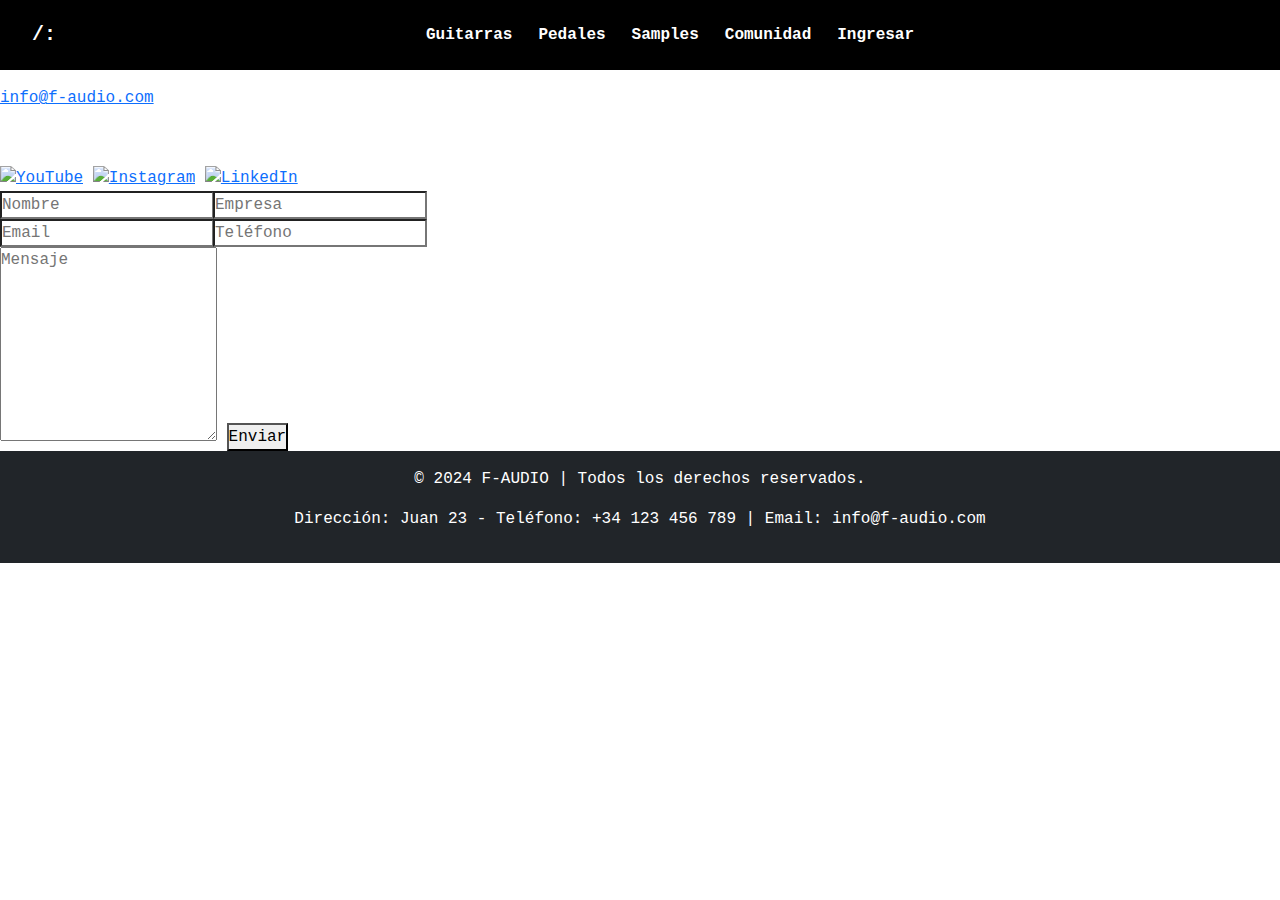
==== Pagina/login.html @ 1f30cf73 "actualizando archivos" ====
<!DOCTYPE html>
<html lang="es">
<head>
    <meta charset="UTF-8">
    <meta name="viewport" content="width=device-width, initial-scale=1.0">

    <link href="https://cdn.jsdelivr.net/npm/bootstrap@5.3.3/dist/css/bootstrap.min.css" rel="stylesheet" integrity="sha384-QWTKZyjpPEjISv5WaRU9OFeRpok6YctnYmDr5pNlyT2bRjXh0JMhjY6hW+ALEwIH" crossorigin="anonymous">
    
    <link rel="stylesheet" href="style.css">
    <title>Ingresar</title>
</head>
<body>


  <!DOCTYPE html>
<html lang="es">
<head>
    <meta charset="UTF-8">
    <meta name="viewport" content="width=device-width, initial-scale=1.0">
    <title>Antonella</title>


    <link href="https://cdn.jsdelivr.net/npm/bootstrap@5.3.3/dist/css/bootstrap.min.css" rel="stylesheet" integrity="sha384-QWTKZyjpPEjISv5WaRU9OFeRpok6YctnYmDr5pNlyT2bRjXh0JMhjY6hW+ALEwIH" crossorigin="anonymous">
    
    <link rel="stylesheet" href="../style.css">
</head>


<body>
    <!-- Navegación -->

    <nav class="navbar navbar-expand-lg navbar-custom fixed-top">
      <div class="container-fluid">

      <!-- Botón izquierdo -->         
      <a class="navbar-brand" href="../index.html">/:</a>
      
      <!-- Botón hamburguesa -->      
      <button class="navbar-toggler" type="button" data-bs-toggle="collapse" data-bs-target="#navbarNavAltMarkup" aria-controls="navbarNavAltMarkup" aria-expanded="false" aria-label="Toggle navigation">
        <span class="navbar-toggler-icon"></span>
                  
      </button>




      <!-- Menú  -->
                  <div class="collapse navbar-collapse" id="navbarNavAltMarkup">
                    <div class="navbar-nav mx-auto">
                      <a class="nav-link" href="seccion-guitarras.html">Guitarras</a>
                      <a class="nav-link" href="seccion-pedales.html">Pedales</a>
                      <a class="nav-link" href="seccion-samples.html">Samples</a>
                      <a class="nav-link" href="seccion-comunidad.html">Comunidad</a>
                      <a class="nav-link" href="login.html">Ingresar</a>
      
      </div>   
      </div>
    </div>
      </div>

</nav>






<section class="contact-section">
  <div class="contact-container">
  <div class="contact-info">
  <h2>¿Conectamos?</h2>
  <p>Dirección Juan 23 - caba</p>
  <p><a href="mail.com">info@f-audio.com</a></p>
          <p>665 640 170</p>
  <div class="social-icons">
  <a href="#"><img src="youtube-icon.png" alt="YouTube"></a>
  <a href="#"><img src="instagram-icon.png" alt="Instagram"></a>
  <a href="#"><img src="linkedin-icon.png" alt="LinkedIn"></a>
          
  </div>

  </div>


  <!-- Formulario -->
        
  <form class="contact-form">

  <div class="input-group">

  <input type="text" name="nombre" placeholder="Nombre" required>

  <input type="text" name="empresa" placeholder="Empresa">

  </div>
          

  <div class="input-group">
  <input type="email" name="email" placeholder="Email" required>

  <input type="tel" name="telefono" placeholder="Teléfono">

  </div>

  <textarea name="mensaje" rows="8" placeholder="Mensaje" required></textarea>
          
      
  <button type="submit">Enviar</button>
        
</form>
  </form>
      
</div>
  </div>
    
</section>



<!-- Footer/  FALTA MEJORARLO !! -->
<footer class="bg-dark text-white text-center py-3">
  <div class="container4">
      <p class="parrafo-footer">© 2024 F-AUDIO | Todos los derechos reservados.</p>
      <p class="parrafo-footer">Dirección: Juan 23 - Teléfono: +34 123 456 789 | Email: info@f-audio.com</p>
  </div>
</footer>



<script src="https://cdn.jsdelivr.net/npm/bootstrap@5.3.3/dist/js/bootstrap.bundle.min.js" integrity="sha384-YvpcrYf0tY3lHB60NNkmXc5s9fDVZLESaAA55NDzOxhy9GkcIdslK1eN7N6jIeHz" crossorigin="anonymous"></script>

</body>
</html>
---- style.css ----
/* --------------------------------------Reset de márgenes y padding */
* {
  margin: 0;
  padding: 0;
}

body {
  font-family: 'Courier New', Courier, monospace;
  color: white;
}





/*----------------------------------------- Estilos de la barra de navegación */

.navbar-custom {
  background-color: black;
  padding: 10px 10px;
  position: fixed;
}

.navbar-brand {
  color: #fff;
  padding: 10px 10px;
  border-radius: 5px;
  font-weight: bold;
}

.nav-link {
  color: #ffffff;
  padding: 10px 15px;
  border-radius: 10px;
  font-weight: bold;
  text-decoration: none;
  margin: 0 5px;
}

.navbar-brand:hover {
  background-color: white;
  width: 50px;
}


.nav-link:hover {
  color:chartreuse;
  text-decoration: underline;
}



/* ------------------------------ Texto fijo a la izquierda y Botón a la derecha */
.btn {
  position: fixed; /* Fija el párrafo en la pantalla */
  right: 20px; 
  top: 70%; 
  font-size: 18px;
  padding: 20px;
  color: white;
  text-decoration: none;
  font-weight: bold;
  transition: background-color 0.3s, color 0.3s;
}

.btn:hover {
  background-color: rgb(45, 156, 69);
  color:white;
  opacity: 50;
}

.texto-fijo{
  position: fixed;
  left: 20px; 
  top: 50%;
  font-size: 20px; 
  color: white;
  padding: 10px; 
}



/* -------------------------------------- Sección Foto PRINCIPAL de la pagina */

.fondo1 {
  height: 100vh;
  background-image: url(Imagenes/tubes2.jpg);
  background-size: cover;
  background-position: center;
  display: flex;
  align-items: center;
  justify-content: center;
  text-align: center;
  position: relative;
}

.fondo1::before {
  content: '';
  position: absolute;
  top: 0;
  left: 0;
  width: 100%;
  height: 100%;
  background: rgba(0, 0, 0, 0.5); 
  z-index: 1;
}

.fondo1-contenedor {
  position: relative;
  z-index: 2;
  max-width: 600px;
  padding: 20px;
}

.fondo1-contenedor h1 {
  font-size: 48px;
  font-weight: bold;
  margin-bottom: 10px;
}

.h.fondo1-contenedor p {
  font-size: 18px;
  margin-bottom: 20px;

}



/*-------------------------- video Youtube */

.video-index {
  display: flex;
  justify-content: center;
  align-items: center;
  width: 100%;
  height: 100vh;
}

.video-index iframe {
  width: 100%;
  height: 100%;
  border: none;
  max-width: 100%; 
  max-height: 100%;
}

/* Media Query*/
@media (max-width: 768px) {
  .video-index iframe {
    width: 100%;
    height: auto;
  }
}





/* -------------------------------- seccion de 3 fotos */

.section {
  height: 100vh;
  background-image: url(Imagenes/byn.jpg);
  background-size:cover;
  background-position: center; 
}


.section2 {
  height: 100vh;
  background-image: url(Imagenes/parrafo2.jpg);
  background-size:cover;
  background-position: center;

}

.section3 {
  height: 100vh;
  background-image: url(Imagenes/byn22.jpg);
  background-size:cover;
  background-position: center;

}


/* --------------------------- Estilos para el texto de la primer foto */

.container {
  background: none;
  padding: 200px;
}

.container p {
  color: white; 
  text-shadow: 2px 2px 4px rgba(23, 180, 63, 0.7);
}

@media (max-width: 768px) {
.section, .section2, .section3 {
height: 100vh;  }
}

.container {
padding: 20px; 
}









/*------------------------- QUIENES SOMOS - Falta terminar O MEJORAR esto */



.conteiner4 {
  display: flex;
  justify-content: space-between;
  background-color: #000;
  color: #fff; 
  height: 100vh; 
  padding: 20px;
  
  
align-items: flex-end;
}

.conteiner--text {
  max-width: 40%;
}

.conteiner--text h1 {
  font-size: 2rem;
  line-height: 1.5;
  margin-bottom: 100px;
}

.conteiner--text p {
  left: 50%;
  font-size: 1rem;
  line-height: 1.6;
}



/*----------------------------------------imganes- columnas al final */

.imagenes {
  background-color:black;
  display: grid;
  gap: 10px;
  padding: 10px;
  grid-template-columns: repeat(auto-fill, minmax(150px, 1fr));
}

.imagenes:hover{
  background-image: url(Imagenes/2.jpeg);
}


.grid-img {
  overflow:hidden;
  border-radius: 10px;
}

.grid-img img {
  width: 100%;
  height: 100%;
  object-fit: cover;
  transition: transform 0.3s;
}


.grid-img:hover img {
  transform: scale(1.1);
}


/*-------------------------------------------------*MQUERY*/

@media (max-width: 600px) {
  .imagenes {
      grid-template-columns: repeat(2, 1fr); 
      gap: 5px;
      padding: 5px; 
  }

  .grid-img img {
      transition: transform 0.3s;
  }
}


@media (min-width: 600px) and (max-width: 1024px) {
  .imagenes {
      grid-template-columns: repeat(3, 1fr);
      gap: 10px;
      padding: 10px;
  }

  .grid-img img {
      transition: transform 0.3s;
  }
}


@media (min-width: 1024px) {
  .imagenes {
      grid-template-columns: repeat(4, 1fr);
      gap: 15px;
      padding: 20px;
  }

  .grid-img img {
      transition: transform 0.3s;
  }
}



@media (max-width: 600px) {
  .imagenes {
      grid-template-columns: repeat(2, 1fr); 
      gap: 5px;
      padding: 5px; 
  }

  .grid-img img {
      transition: transform 0.3s;
  }
}


@media (min-width: 600px) and (max-width: 1024px) {
  .imagenes {
      grid-template-columns: repeat(3, 1fr);
      gap: 10px;
      padding: 10px;
  }

  .grid-img img {
      transition: transform 0.3s;
  }
}

@media (min-width: 1024px) {
  .imagenes {
      grid-template-columns: repeat(4, 1fr);
      gap: 15px; 
      padding: 20px; 
  }

  .grid-img img {
      transition: transform 0.3s; 
  }
}






/* -------------------------------- ----------------seccion GUITARRAS------------------------------  */


/* INTRO */





/* --------- GALERIA DE FOTOS EN VENTA ----------  */


.gtr-galeria {
  margin-top: 3%;
  background-color: black;
  display: grid;
  grid-template-columns:repeat(3, 1fr);
  gap: 5px;
  padding: 10px;
}

.gtr-item {
  border: 2px solid black;
  position: relative;
  overflow: hidden;
  border-radius: 3px;
}


.gtr-item img {
  width: 100%; 
  aspect-ratio: 4/3;
  object-fit: cover;
  display: block;
  transition: transform 0.3s ease;
}


.gtr-item:hover img {
  transform: scale(1.1);
}

.gtr-overlay {
  position: absolute;
  top: 0;
  left: 0;
  width: 100%;
  height: 100%;
  background-color: rgba(0, 0, 0, 0.6);
  display: flex;
  justify-content: center;
  align-items: center;
  opacity: 0;
  transition: opacity 0.3s ease; 
}

.gtr-item:hover .gtr-overlay {
  opacity: 1;
}

/* Botón dentro de la placa */
.gtr-overlay button {
  background-color: #000000; 
  color: white;
  border: none;
  padding: 10px 20px;
  font-size: 14px;
  border-radius: 5px;
  cursor: pointer;
  transition: background-color 0.3s ease;
}


.gtr-overlay button:hover {
  color: #333;
  background-color:chartreuse;
}

@media (max-width: 768px) {
  .gtr-galeria {
    grid-template-columns: 1fr 1fr;

  }
}




/* -------- quienes somos- No esta terminado ! */

















/* ------------------------------------------------------- SECCIÓN COMUNIDAD -------------------*/

.grid-container {
  display: grid;
  grid-template-columns: repeat(auto-fit, minmax(200px, 1fr));
  gap: 10px;
  padding: 20px;
}

.grid-item {
  position: relative;
  overflow: hidden;
  border-radius: 10px;
  transition: transform 0.5s ease, box-shadow 0.5s ease;
  cursor: pointer;
}

.grid-item img {
  width: 100%;
  height: 100%;
  display: block;
  transition: transform 0.5s ease;
}

.grid-item .title {
  position: absolute;
  bottom: 20px;
  left: 20px;
  z-index: 2;
  font-size: 1.2rem;
  font-weight: bold;
  margin: 0;
  color: white;
  text-shadow: 2px 2px 5px rgba(0, 0, 0, 0.7);
}

/* Animación al pasar el mouse */
.grid-item:hover {
  transform: translateY(-10px) rotate(-5deg); /* Desliza hacia arriba y rota */
  box-shadow: 0px 10px 20px rgba(255, 255, 255, 0.3);
}

.grid-item:hover img {
  transform: scale(1.05); /* Hace un ligero zoom en la imagen */
}
























/*---------------------------------------------------------- LOGIN */

.scroll-container {
  display: flex;
  flex-direction: column;
  align-items: center;
  scroll-snap-type: y mandatory; /* Scroll de página a página */
  overflow-y: scroll;
  height: 100vh;
}

.guitar-section {
  display: flex;
  flex-direction: column;
  align-items: center;
  justify-content: center;
  height: 100vh;
  text-align: center;
  scroll-snap-align: start;
}

.text h1 {
  font-size: 2rem;
  font-weight: bold;
  margin-bottom: 1rem;
  color: #083953; /* Color fuerte para el título */
}

.guitar-image img {
  max-width: 70%;
  height: auto;
  animation: float 3s infinite ease-in-out; /* Efecto flotante */
}

.description p {
  font-size: 1rem;
  margin-top: 1rem;
  max-width: 80%;
}

/* Animación flotante */
@keyframes float {
  0% {
    transform: translateY(0);
  }
  50% {
    transform: translateY(-10px);
  }
  100% {
    transform: translateY(0);
  }
}

/* Estilo responsive */
@media (max-width: 768px) {
  .text h1 {
    font-size: 1.5rem;
  }

  .description p {
    font-size: 0.9rem;
  }
}
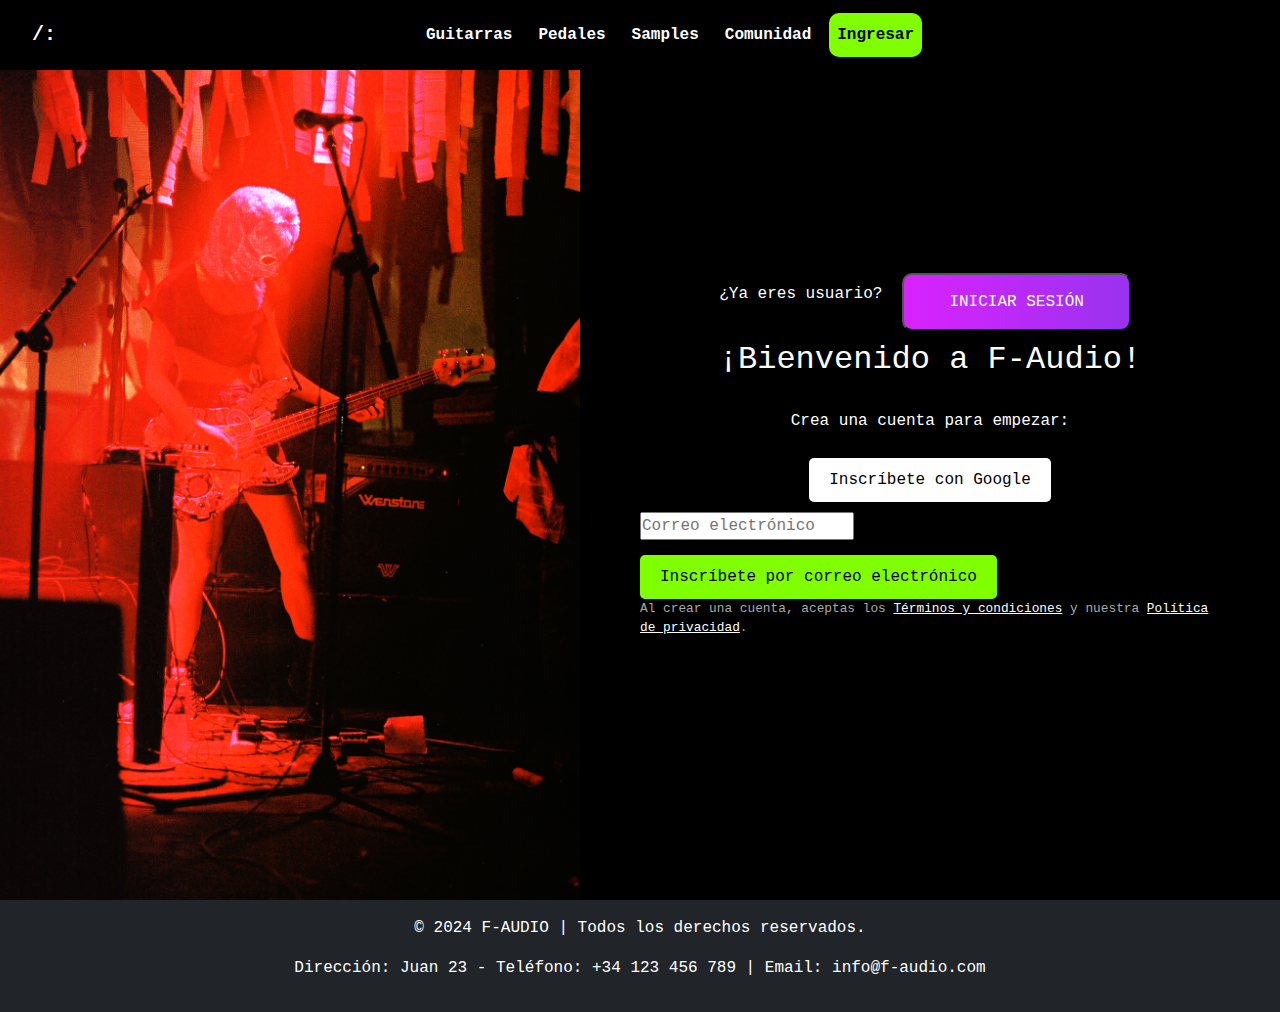
==== commit e7c843dc: "Primer commit" ====
--- a/Pagina/login.html
+++ b/Pagina/login.html
@@ -51,7 +51,7 @@
                       <a class="nav-link" href="seccion-pedales.html">Pedales</a>
                       <a class="nav-link" href="seccion-samples.html">Samples</a>
                       <a class="nav-link" href="seccion-comunidad.html">Comunidad</a>
-                      <a class="nav-link" href="login.html">Ingresar</a>
+                      <a class="nav-link active " href="login.html">Ingresar</a>
       
       </div>   
       </div>
@@ -65,55 +65,39 @@
 
 
 
-<section class="contact-section">
-  <div class="contact-container">
-  <div class="contact-info">
-  <h2>¿Conectamos?</h2>
-  <p>Dirección Juan 23 - caba</p>
-  <p><a href="mail.com">info@f-audio.com</a></p>
-          <p>665 640 170</p>
-  <div class="social-icons">
-  <a href="#"><img src="youtube-icon.png" alt="YouTube"></a>
-  <a href="#"><img src="instagram-icon.png" alt="Instagram"></a>
-  <a href="#"><img src="linkedin-icon.png" alt="LinkedIn"></a>
-          
+<div class="login-container">
+
+  <div class="login-bg">
+    <img src="../Imagenes/ran1.jpg" alt="imagen">
   </div>
 
-  </div>
+  <!-- Formulario -->
+  <div class="login-form">
+    <div class="header">
+      <p>¿Ya eres usuario?</p>
+      <button class="btn-grad">Iniciar sesión</button>
+    </div>
+
+    <h1 class="login-bienvenida">¡Bienvenido a F-Audio!</h1>
+    <p class="login-bienvenida2">Crea una cuenta para empezar:</p>
+
+    <div class="social-login">
+      <button class="google-btn">Inscríbete con Google</button>
+    </div>
 
 
-  <!-- Formulario -->
-        
-  <form class="contact-form">
+    <form>
+      <input type="email" placeholder="Correo electrónico" required>
+      <button type="submit" class="email-btn">Inscríbete por correo electrónico</button>
+    </form>
 
-  <div class="input-group">
-
-  <input type="text" name="nombre" placeholder="Nombre" required>
-
-  <input type="text" name="empresa" placeholder="Empresa">
-
+    <small>
+      Al crear una cuenta, aceptas los 
+      <a href="#">Términos y condiciones</a> y nuestra 
+      <a href="#">Política de privacidad</a>.
+    </small>
   </div>
-          
-
-  <div class="input-group">
-  <input type="email" name="email" placeholder="Email" required>
-
-  <input type="tel" name="telefono" placeholder="Teléfono">
-
-  </div>
-
-  <textarea name="mensaje" rows="8" placeholder="Mensaje" required></textarea>
-          
-      
-  <button type="submit">Enviar</button>
-        
-</form>
-  </form>
-      
 </div>
-  </div>
-    
-</section>
 
 
 
--- a/style.css
+++ b/style.css
@@ -42,12 +42,15 @@
   width: 50px;
 }
 
-
 .nav-link:hover {
   color:chartreuse;
-  text-decoration: underline;
-}
-
+}
+
+.nav-link.active {
+color: white;
+background-color: chartreuse; /* Cambia esto al color que prefieras */
+font-weight: bold;
+}
 
 
 /* ------------------------------ Texto fijo a la izquierda y Botón a la derecha */
@@ -441,6 +444,7 @@
   background-color:chartreuse;
 }
 
+
 @media (max-width: 768px) {
   .gtr-galeria {
     grid-template-columns: 1fr 1fr;
@@ -451,8 +455,6 @@
 
 
 
-/* -------- quienes somos- No esta terminado ! */
-
 
 
 
@@ -471,7 +473,156 @@
 
 /* ------------------------------------------------------- SECCIÓN COMUNIDAD -------------------*/
 
+/*CARRUSEL*/
+
+.carousel-inner img {
+  height: 1000px;
+  object-fit: cover;
+}
+
+/*SECCION 1*/
+
+
+/* Contenedor principal */
+.artistas-comunidad{
+background-image: linear-gradient( 135deg, #FF7AF5 10%, #513162 100%);
+display: flex;
+flex-direction: row;
+gap: 40px; 
+align-items: center;
+justify-content: center; 
+padding-top: 60px;
+padding-bottom: 40px;
+min-height: 100vh; 
+box-sizing: border-box;
+}
+
+/* texto */
+.artistas-texto {
+flex: 1;
+max-width: 500px;
+text-align: left;
+color: white;
+padding: 20px;
+font-size: 1rem;
+border-radius: 15px;
+transition: transform 0.3s ease-in-out; /* Suaviza la animación */
+
+}
+.artistas-texto:hover{
+  transform: translateX(25px); /* Mueve el título 10px hacia la derecha */
+  background-image: linear-gradient(to right, #ec77ab 0%, #7873f5 100%); }   
+
+
+
+.artistas-texto h1 {
+font-size: 2.8rem;
+margin-bottom: 10px;
+font-weight: bold;
+transition: transform 0.3s ease-in-out; /* Suaviza la animación */
+}
+
+
+/* Efecto al pasar el mouse */
+.artistas-texto h1:hover{
+  color: #000;
+transform: translateY(-10px) rotate(10deg) scale(2.2);
+text-shadow: -2px 2px 0 #008cff, 2px -2px 0 #ca65ac;
+}   
+
+.artistas-texto h1:hover + p { 
+  opacity: 0; /* Desvanece el texto */
+  transition: opacity 0.3s ease-in-out;
+}
+
+
+.artistas-texto p:hover { 
+  text-shadow: 4px 4px 10px rgba(0, 0, 0, 0.5);
+  color: #000000;
+}
+
+
+/* - - - - tarjetas - - - -  */
+
+.artistas-galeria {
+display: grid;
+grid-template-columns: repeat(3, 1fr);
+gap: 20px;
+max-width: 1000px;
+}
+
+.tarjeta {
+background-image: linear-gradient( 135deg, #FFA6B7 10%, #1E2AD2 100%);
+width: 200px;
+height: 300px;
+border-radius: 8px;
+box-shadow: 0 2px 5px rgba(0, 0, 0, 0.1);
+text-align: center;
+padding: 10px;
+transition: transform 0.3s ease; 
+}
+
+.tarjeta img{
+  width: 100%;
+  height: 200px;
+  object-fit: cover;
+}
+
+.tarjeta:hover {
+transform: scale(1.1);
+}
+
+
+.tarjeta h3 {
+margin: 10px 0 5px;
+font-size: 1.2rem;
+font-weight: bold;
+}
+
+
+.tarjeta-enlace {
+text-decoration: none;
+color: inherit;
+display: inline-block;
+}
+
+@media (max-width: 768px) {
+.artistas-comunidad {
+flex-direction: column;
+gap: 10px;
+}
+    
+.artistas-texto {
+max-width: 100%;
+text-align: center;
+}
+    
+.artistas-galeria {
+grid-template-columns: repeat(2, 1fr);
+gap: 10px;
+} }
+
+.tarjeta-enlace {
+text-decoration: none;
+color: inherit;
+display: inline-block; 
+}
+    
+
+
+
+
+
+
+
+
+
+
+
+
+
 .grid-container {
+  background-image: linear-gradient( 135deg, #FFF720 10%, #3CD500 100%);
   display: grid;
   grid-template-columns: repeat(auto-fit, minmax(200px, 1fr));
   gap: 10px;
@@ -528,76 +679,463 @@
 
 
 
-
-
-
-
-
-
-
-
-
-
-/*---------------------------------------------------------- LOGIN */
-
-.scroll-container {
+/*---------------------------------------- SECCION SAMPLES -------------------------------------*/
+
+.samples {
+  display: flex;
+  height: 100vh;
+  flex-direction: row;
+}
+
+.samples-texto {
+  flex: 1;
+  width: 100%;
+  background-color: #1c1c1c;
+  color: white;
   display: flex;
   flex-direction: column;
+  justify-content: center;
+  padding: 50px;
+}
+
+.samples-texto h1 {
+  font-size: 2.5rem;
+  margin: 0;
+  padding:0%;
+}
+
+.samples-texto p {
+  font-size: 1rem;
+  line-height: 1.5;
+}
+
+.imagen-samples {
+  flex: 1;
+  background: url(./Imagenes/samples/produ1.jpg)  center/cover no-repeat;
+}
+
+/* Estilos Responsivos */
+@media (max-width: 768px) {
+  .samples {
+    flex-direction: column;
+    height: auto;
+    margin-top: 80px;
+  }
+
+  .samples-texto {
+    padding: 20px;
+    text-align: center;
+  }
+
+  .samples-texto h1 {
+    font-size: 2rem;
+    line-height: 1.2;
+  }
+
+  .samples-texto p {
+    font-size: 0.9rem;
+  }
+
+  .imagen-samples {
+    height: 300px;
+    width: 100%;
+    flex: none;
+  }
+}
+
+@media (max-width: 480px) {
+  .samples-texto h1 {
+    font-size: 0.8rem;
+  }
+
+  .samples-texto p {
+    font-size: 0.8rem;
+  }
+
+  .imagen-samples {
+    height: 200px;
+  }
+}
+
+
+
+
+
+
+
+
+
+
+
+
+
+
+.samples-2-fondo {
+  background-color: #464abd;
+  background-image: linear-gradient(45deg, #464abd 0%, #20d158 100%);
+  padding: 200px 0;
+}
+
+
+.samples-2 {
+  width: 90%;
+  max-width: 1200px;
+  margin: auto;
+  padding: 20px;
+}
+
+/* Encabezado */
+.samples2-header {
+  display: flex;
+  justify-content: space-between;
   align-items: center;
-  scroll-snap-type: y mandatory; /* Scroll de página a página */
-  overflow-y: scroll;
+  padding: 50px 0;
+}
+
+.samples2-texto {
+  max-width: 50%;
+}
+
+.samples2-texto h1 {
+  font-size: 3.5rem;
+  font-weight: bold;
+  margin-bottom: 20px;
+  line-height: 1.2;
+  color:#1c1c1c;
+}
+
+.samples2-texto p {
+  font-size: 1.2rem;
+  margin-bottom: 30px;
+  color:#1c1c1c;
+}
+
+.samples-2-2 {
+  display: flex;
+  align-items: center;
+  position: relative;
+}
+
+.samples-2-2 input[type="text"] {
+  width: 100%;
+  max-width: 400px;
+  padding: 12px 15px;
+  border: 2px solid; 
+  border-radius: 30px;
+  outline: none;
+  font-size: 1rem;
+}
+
+.samples-2-2 button {
+  position: absolute;
+  right: 10px;
+  background-color:black;
+  border: none;
+  color: #ffffff;
+  border-radius: 50%;
+  width: 40px;
+  height: 40px;
+  cursor: pointer;
+}
+
+/* Carrusel */
+.samples2-carousel {
+  display: flex;
+  gap: 20px;
+  overflow-x: auto;
+  padding: 20px 0;
+  scroll-behavior: smooth;
+}
+
+.samples2-carousel::-webkit-scrollbar {
+  display: none;
+}
+
+.samples2-card {
+  flex: 0 0 200px;
+  background-color: #ffffff;
+  border-radius: 10px;
+  padding: 15px;
+  box-shadow: 0 4px 8px rgba(0, 0, 0, 0.2);
+  text-align: center;
+  transition: transform 0.3s ease, box-shadow 0.3s ease;
+}
+
+.samples2-card img {
+  width: 100%;
+  border-radius: 10px;
+  margin-bottom: 10px;
+}
+
+.samples2-card:hover {
+  transform: scale(1.1);
+  box-shadow: 0 6px 12px rgba(0, 0, 0, 0.4);
+}
+
+.samples2-card h3 {
+  font-size: 1rem;
+  color: #000000;
+}
+
+.samples2-card p {
+  font-size: 0.9rem;
+  color: black;
+}
+
+/* Categorías */
+.samples2-categories {
+  margin-top: 30px;
+}
+
+.samples2-categories h3 {
+  font-size: 1.5rem;
+  margin-bottom: 20px;
+  color: #000000;
+}
+
+.samples2-category-buttons {
+  display: flex;
+  gap: 10px;
+  flex-wrap: wrap;
+}
+
+.samples2-category-buttons button {
+  background-color: transparent;
+  border: 2px solid #000000;
+  border-radius: 20px;
+  padding: 10px 20px;
+  cursor: pointer;
+  transition: all 0.3s ease;
+  font-size: 1rem;
+  color: #000000;
+}
+
+.samples2-category-buttons button:hover {
+  background-color: #000000;
+  color: #ffffff;
+}
+
+
+
+
+/* beneficios */
+.samples2-benefits {
+  display: flex;
+  gap: 20px;
+  margin-top: 100px;
+  justify-content: space-around;
+  flex-wrap: wrap;
+}
+
+.samples2-benefit-item {
+  background-color: #000;
+  text-align: center;
+  padding: 20px;
+  border-radius: 20px;
+  flex: 1 1 200px;
+}
+
+.samples2-benefit-item img {
+  width: 50px;
+  margin-bottom: 10px;
+}
+
+.samples2-benefit-item h4 {
+  font-size: 1.5rem; 
+  margin-bottom: 10px;
+}
+
+.samples2-benefit-item p {
+  font-size: 1rem; /* Tamaño de fuente para el párrafo */
+}
+
+
+
+
+
+
+
+
+
+
+
+
+
+
+/*---------------------------------------------------------- LOGIN--------------------------------------------- */
+
+/* Contenedor principal */
+.login-container {
+  display: flex;
+  flex-direction: row;
   height: 100vh;
-}
-
-.guitar-section {
+  width: 100%;
+}
+
+/* imagen */
+.login-bg {
+  flex: 1;
+  overflow: hidden;
+}
+
+.login-bg img {
+  height: 100%;
+  width: 100%;
+  object-fit: cover;
+}
+
+/* Contenedor negro */
+.login-form {
+  flex: 1;
+  background-color: black;
+  color: white;
   display: flex;
   flex-direction: column;
+  justify-content: center;
   align-items: center;
-  justify-content: center;
-  height: 100vh;
-  text-align: center;
-  scroll-snap-align: start;
-}
-
-.text h1 {
+  padding: 20px;
+  box-sizing: border-box; 
+}
+
+/* Botones y texto */
+
+
+
+.login-bienvenida:hover{
+color: #000;
+transform: translateY(-10px) rotate(10deg) scale(2.2);
+text-shadow: -2px 2px 0 #008cff, 2px -2px 0 #ca65ac;
+}   
+
+
+.login-bienvenida2:hover { 
+transform: scale(1.5);
+background-color:chartreuse;
+color: #000;
+}
+
+
+
+
+
+
+
+.header {
+  display: flex; 
+  align-items: center; 
+  gap: 10px; }
+
+.header p {
+  margin: 0;
+}
+.login-form h1 {
   font-size: 2rem;
-  font-weight: bold;
-  margin-bottom: 1rem;
-  color: #083953; /* Color fuerte para el título */
-}
-
-.guitar-image img {
-  max-width: 70%;
-  height: auto;
-  animation: float 3s infinite ease-in-out; /* Efecto flotante */
-}
-
-.description p {
-  font-size: 1rem;
-  margin-top: 1rem;
-  max-width: 80%;
-}
-
-/* Animación flotante */
-@keyframes float {
-  0% {
-    transform: translateY(0);
-  }
-  50% {
-    transform: translateY(-10px);
-  }
-  100% {
-    transform: translateY(0);
-  }
-}
-
-/* Estilo responsive */
-@media (max-width: 768px) {
-  .text h1 {
-    font-size: 1.5rem;
-  }
-
-  .description p {
-    font-size: 0.9rem;
-  }
-}+  margin-bottom: 30px;
+}
+
+.login-form p {
+  margin-bottom: 15px;
+}
+
+.login-form .social-login button {
+  display: block;
+  margin: 10px 0;
+  padding: 10px 20px;
+  border: none;
+  border-radius: 5px;
+  cursor: pointer;
+}
+
+
+
+.btn-grad {background-image: linear-gradient(to right, #DA22FF 0%, #9733EE  51%, #DA22FF  100%)}
+.btn-grad {
+margin: 10px;
+padding: 15px 45px;
+text-align: center;
+text-transform: uppercase;
+transition: 0.5s;
+background-size: 200% auto;
+color: white;            
+border-radius: 10px;
+display: block;
+}
+
+.btn-grad:hover {
+background-position: right center; /* change the direction of the change here */
+color: #fff;
+text-decoration: none;
+}
+
+
+.btn-grad:hover {
+     background-position: right center; /* change the direction of the change here */
+color: #fff;
+text-decoration: none;
+}
+  
+
+.google-btn {
+  background-color: #fff;
+  color: #000;
+}
+
+
+
+
+
+
+.email-btn {
+  background-color:chartreuse;
+  color: #000;
+  margin-top: 15px;
+  padding: 10px 20px;
+  border: none;
+  border-radius: 5px;
+  cursor: pointer;
+}
+
+
+small {
+  font-size: 0.8rem;
+  color: #aaa;
+}
+
+small a {
+  color: #fff;
+  text-decoration: underline;
+}
+/* Responsive styles */
+@media (min-width: 768px) {
+  .login-bg {
+    display: block;
+  }
+
+  .login-container {
+    flex-direction: row;
+  }
+
+  .login-form {
+    padding: 60px;
+  }
+}    .login-section {
+      height: 100vh;
+    }
+    .login-form-container {
+      background-color: #000; /* Fondo negro para el formulario */
+      color: #fff;
+      padding: 2rem;
+    }
+    .login-form-container h1 {
+      font-size: 2rem;
+      margin-bottom: 1.5rem;
+    }
+    .custom-btn {
+      background-color: #ffcc00;
+      color: #000;
+      border: none;
+    }
+    .custom-btn:hover {
+      background-color: #e6b800;
+      color: #000;
+    }